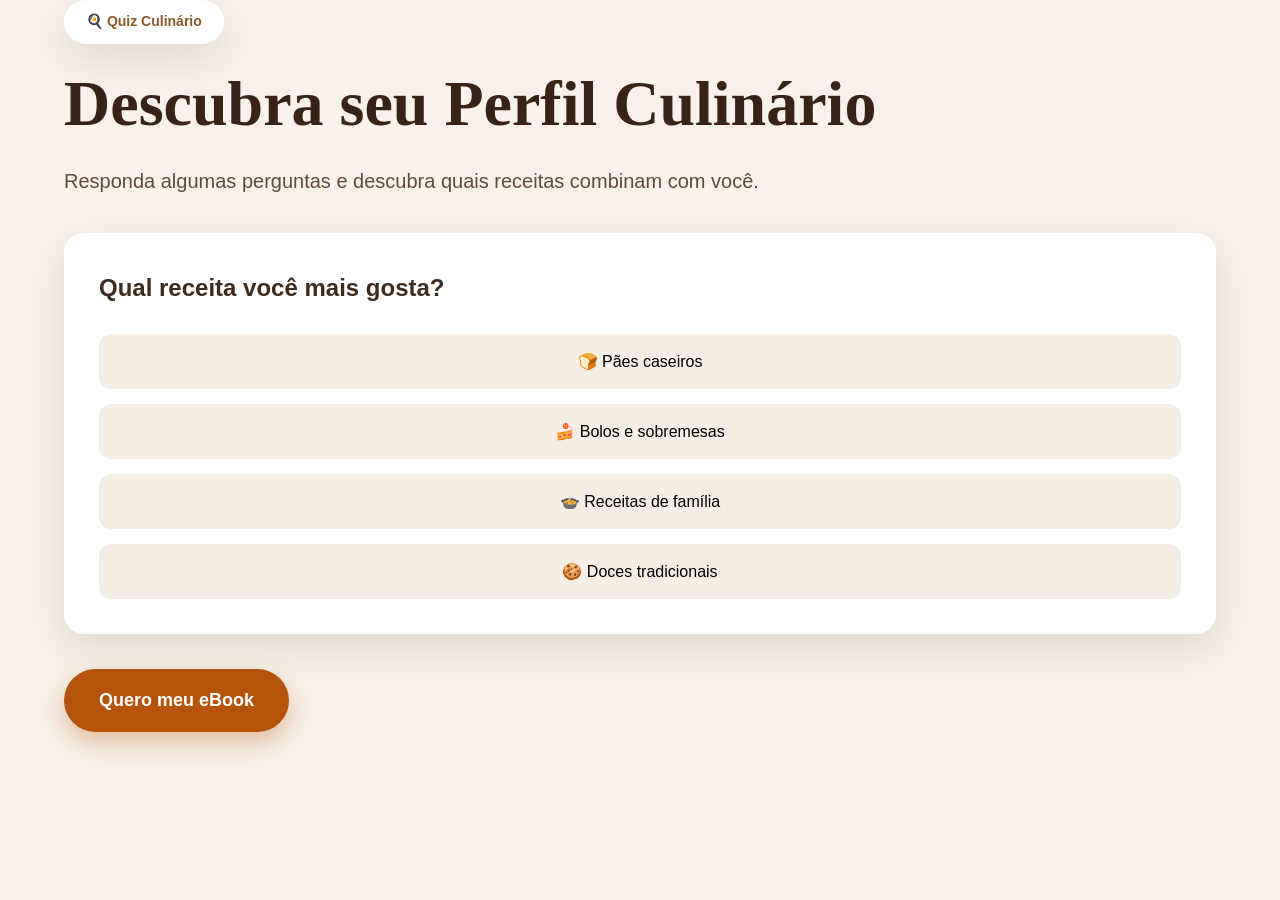
==== quiz.html @ 3bbca0f2 "Revise quiz page title and content for clarity Updated the title and various text elements for clari" ====
<!DOCTYPE html>
<html lang="pt-BR">

<head>

<meta charset="UTF-8">

<meta name="viewport" content="width=device-width, initial-scale=1.0">

<title>
Quiz Culinário | Caderno de Receitas da Vovó
</title>

<link rel="stylesheet" href="assets/css/style.css">

</head>


<body>

<section class="hero">

<div class="container">

<div class="hero-content">

<span class="tag">
🍳 Quiz Culinário
</span>


<h1>
Descubra seu Perfil Culinário
</h1>


<p>
Responda algumas perguntas e descubra quais receitas combinam com você.
</p>


<div class="quiz-box">

<h2>
Qual receita você mais gosta?
</h2>


<div class="quiz-options">

<button>
🍞 Pães caseiros
</button>


<button>
🍰 Bolos e sobremesas
</button>


<button>
🍲 Receitas de família
</button>


<button>
🍪 Doces tradicionais
</button>


</div>

</div>


<a href="index.html#comprar" class="btn-primary">
Quero meu eBook
</a>


</div>

</div>

</section>


</body>

</html>
---- assets/css/style.css ----
/*==================================================
CADERNO DE RECEITAS DA VOVÓ
LANDING PAGE PREMIUM
STYLE.CSS - PARTE 1/4
==================================================*/


/* ================= RESET ================= */

*{
    margin:0;
    padding:0;
    box-sizing:border-box;
}

html{
    scroll-behavior:smooth;
}

body{

    font-family:'Poppins', sans-serif;
    background:#f8f2ea;
    color:#3d2b1f;
    line-height:1.7;
    overflow-x:hidden;

}


img{

    max-width:100%;
    display:block;

}


a{

    text-decoration:none;
    transition:.3s;

}



/* ================= VARIÁVEIS ================= */


:root{

    --marrom:#5b3823;

    --marrom-escuro:#392216;

    --dourado:#c89b3c;

    --dourado-claro:#e5b84f;

    --bege:#f8f2ea;

    --creme:#fffaf5;

    --branco:#ffffff;

    --texto:#4b3425;

    --sombra:
    0 15px 40px rgba(0,0,0,.10);

}



/* ================= CONTAINER ================= */


.container{

    width:90%;
    max-width:1200px;
    margin:auto;

}



/* ================= BOTÕES ================= */



.btn-primary {
    display: inline-block;
    background: #b45309;
    color: #ffffff;
    padding: 16px 35px;
    border-radius: 50px;
    font-size: 18px;
    font-weight: 600;
    text-decoration: none;
    box-shadow: 0 10px 25px rgba(180, 83, 9, 0.35);
    transition: all 0.3s ease;
    animation: pulse 2s infinite;
}

.btn-primary:hover {
    transform: translateY(-4px);
    box-shadow: 0 15px 35px rgba(180, 83, 9, 0.45);
}


.btn-secondary{

    display:inline-block;

    padding:16px 35px;

    border:2px solid var(--marrom);

    color:var(--marrom);

    border-radius:50px;

    font-weight:600;

}


.btn-secondary:hover{

    background:var(--marrom);

    color:#fff;

}



/* ================= HEADER ================= */


.header{

    position:sticky;

    top:0;

    z-index:999;

    background:
    rgba(255,250,245,.95);

    backdrop-filter:blur(10px);

    border-bottom:
    1px solid rgba(0,0,0,.05);

}



.header .container{

    display:flex;

    justify-content:space-between;

    align-items:center;

    padding:20px 0;

}



.logo{

    font-family:
    'Cormorant Garamond',
    serif;

    font-size:34px;

    font-weight:700;

    color:var(--marrom);

}



.menu{

    display:flex;

    gap:28px;

    align-items:center;

}



.menu a{

    color:var(--texto);

    font-weight:500;

}



.menu a:hover{

    color:var(--dourado);

}



.btn-header{

    background:var(--dourado);

    color:#fff;

    padding:14px 28px;

    border-radius:50px;

    font-weight:700;

}


.btn-header:hover{

    background:#ad7824;

    transform:translateY(-2px);

}

/*==================================================
HERO
==================================================*/

.hero-image img {
    width: 100%;
    max-width: 450px;
    border-radius: 12px;
    box-shadow:
        0 25px 50px rgba(0, 0, 0, 0.25),
        0 10px 20px rgba(0, 0, 0, 0.15);
    transform: perspective(1000px) rotateY(-5deg);
    transition: all 0.4s ease;
}

.hero-image img:hover {
    transform: perspective(1000px) rotateY(0deg) translateY(-8px);
    box-shadow:
        0 35px 70px rgba(0, 0, 0, 0.30),
        0 15px 30px rgba(0, 0, 0, 0.20);
}



.hero-grid{

    display:grid;

    grid-template-columns:
    1fr 1fr;

    gap:70px;

    align-items:center;

}



.hero-content{

    animation:
    aparecer .8s ease;

}



.tag,
.badge{

    display:inline-block;

    background:#ffffff;

    color:#8b5a2b;

    padding:10px 22px;

    border-radius:40px;

    font-size:14px;

    font-weight:700;

    box-shadow:var(--sombra);

    margin-bottom:25px;

}



.hero h1{

    font-family:
    'Cormorant Garamond',
    serif;

    font-size:64px;

    line-height:1.1;

    color:
    var(--marrom-escuro);

    margin-bottom:25px;

}



.hero p{

    font-size:20px;

    color:#5f4a3d;

    margin-bottom:35px;

}



.hero-buttons{

    display:flex;

    gap:20px;

    flex-wrap:wrap;

    margin-bottom:35px;

}



.hero-list{

    list-style:none;

}



.hero-list li{

    margin-bottom:15px;

    font-size:18px;

    color:var(--texto);

}



.hero-image{

    display:flex;

    justify-content:center;

    animation:
    aparecer .8s ease;

}



.hero-image img{

    width:420px;

    border-radius:20px;

    box-shadow:
    0 30px 60px rgba(0,0,0,.20);

    animation:
    flutuar 4s ease-in-out infinite;

}



/* ANIMAÇÃO MOCKUP */

@keyframes flutuar{

    0%{

        transform:translateY(0);

    }


    50%{

        transform:translateY(-15px);

    }


    100%{

        transform:translateY(0);

    }

}



/* ANIMAÇÃO ENTRADA */

@keyframes aparecer{

    from{

        opacity:0;

        transform:translateY(30px);

    }


    to{

        opacity:1;

        transform:translateY(0);

    }

}


/*==================================================
BENEFÍCIOS
==================================================*/


.beneficios{

    padding:100px 0;

    background:#fffaf5;

}



.titulo,
.section-title{

    text-align:center;

    max-width:750px;

    margin:0 auto 60px;

}



.titulo span,
.section-title span{

    color:var(--dourado);

    text-transform:uppercase;

    font-weight:700;

    letter-spacing:2px;

}



.titulo h2,
.section-title h2{

    font-family:
    'Cormorant Garamond',
    serif;

    font-size:52px;

    color:var(--marrom);

    margin-top:15px;

}



.titulo p,
.section-title p{

    color:#6b5848;

    font-size:18px;

}



.cards{

    display:grid;

    grid-template-columns:
    repeat(3,1fr);

    gap:30px;

}



.card{

    background:#ffffff;

    border-radius:20px;

    padding:40px 30px;

    text-align:center;

    box-shadow:var(--sombra);

    transition:.35s;

}



.card:hover{

    transform:translateY(-10px);

}



.icon,
.icone{

    font-size:55px;

    margin-bottom:20px;

}



.card h3{

    color:var(--marrom);

    margin-bottom:15px;

    font-size:24px;

}



.card p{

    color:#6b5848;

    font-size:16px;

}





/*==================================================
RECEITAS
==================================================*/


.receitas{

    padding:100px 0;

    background:var(--bege);

}



.grid-receitas,
.galeria{

    display:grid;

    grid-template-columns:
    repeat(3,1fr);

    gap:30px;

}



.receita{

    background:#ffffff;

    border-radius:20px;

    overflow:hidden;

    box-shadow:var(--sombra);

    transition:.35s;

}



.receita:hover{

    transform:translateY(-8px);

}



.receita img{

    width:100%;

    height:260px;

    object-fit:cover;

}



.receita-conteudo{

    padding:25px;

}



.receita h3{

    color:var(--marrom);

    margin-bottom:12px;

    font-size:24px;

}



.receita p{

    color:#6b5848;

    margin-bottom:20px;

}



.receita span{

    color:var(--dourado);

    font-weight:700;

}

/*==================================================
DEPOIMENTOS
==================================================*/


.depoimentos{

    padding:100px 0;

    background:#fffaf5;

}



.depoimentos-grid{

    display:grid;

    grid-template-columns:
    repeat(3,1fr);

    gap:30px;

}



.depoimento{

    background:#ffffff;

    padding:35px;

    border-radius:20px;

    box-shadow:var(--sombra);

}



.depoimento p{

    color:#5f4a3d;

    font-style:italic;

    margin-bottom:20px;

}



.depoimento h4{

    color:var(--marrom);

}



.estrelas{

    color:var(--dourado);

    font-size:20px;

}





/*==================================================
OFERTA
==================================================*/


.oferta{

    padding:100px 0;

    background:

    linear-gradient(

    135deg,

    #5b3823,

    #392216

    );

    color:#fff;

    text-align:center;

}



.oferta h2{

    font-family:
    'Cormorant Garamond',
    serif;

    font-size:55px;

    margin-bottom:20px;

}



.preco-antigo{

    text-decoration:line-through;

    font-size:22px;

    opacity:.7;

}



.preco{

    font-size:60px;

    font-weight:700;

    color:#e5b84f;

}



.oferta p{

    font-size:20px;

    margin-bottom:35px;

}



.oferta .btn-primary{

    background:#e5b84f;

    color:#392216;

}





/*==================================================
FAQ
==================================================*/


.faq{

    padding:100px 0;

    background:#f8f2ea;

}



.faq-item{

    background:#fff;

    padding:25px;

    border-radius:15px;

    margin-bottom:20px;

    box-shadow:var(--sombra);

}



.faq-item h3{

    color:var(--marrom);

    margin-bottom:10px;

}



.faq-item p{

    color:#6b5848;

}





/*==================================================
RODAPÉ
==================================================*/


.footer{

    padding:40px 0;

    background:#392216;

    color:#fff;

    text-align:center;

}



.footer p{

    opacity:.8;

}



/*==================================================
ANIMAÇÕES
==================================================*/


.fade{

    opacity:0;

    transform:translateY(30px);

    transition:.8s;

}



.fade.show{

    opacity:1;

    transform:translateY(0);

}

/* ANIMAÇÃO SCROLL */

.fade{

    opacity:0;

    transform:translateY(30px);

    transition:.8s ease;

}



.fade.show{

    opacity:1;

    transform:translateY(0);

}


@media (max-width: 768px) {

    .hero-image {
        margin-top: 30px;
        text-align: center;
    }

    .hero-image img {
        width: 85%;
        max-width: 330px;
        margin: 0 auto;
        transform: none;
        box-shadow:
            0 20px 40px rgba(0, 0, 0, 0.20),
            0 8px 15px rgba(0, 0, 0, 0.12);
    }

}

@keyframes pulse {

    0% {
        transform: scale(1);
    }

    50% {
        transform: scale(1.05);
    }

    100% {
        transform: scale(1);
    }

}
.trust-badges {
    display: flex;
    gap: 15px;
    margin-top: 25px;
    flex-wrap: wrap;
}

.trust-item {
    background: #ffffff;
    padding: 10px 15px;
    border-radius: 30px;
    font-size: 14px;
    font-weight: 500;
    box-shadow: 0 5px 15px rgba(0,0,0,0.08);
}
.quiz-page {
    min-height: 100vh;
    display: flex;
    align-items: center;
    padding: 60px 0;
}

.quiz-content {
    max-width: 700px;
    margin: auto;
    text-align: center;
}

.quiz-box {
    background: #ffffff;
    padding: 35px;
    border-radius: 20px;
    margin: 35px 0;
    box-shadow: 0 15px 40px rgba(0,0,0,0.10);
}

.quiz-options {
    display: grid;
    gap: 15px;
    margin-top: 25px;
}

.quiz-options button {
    padding: 18px;
    border-radius: 12px;
    border: none;
    cursor: pointer;
    font-size: 16px;
    background: #f5eee5;
    transition: 0.3s;
}

.quiz-options button:hover {
    transform: translateY(-3px);
}
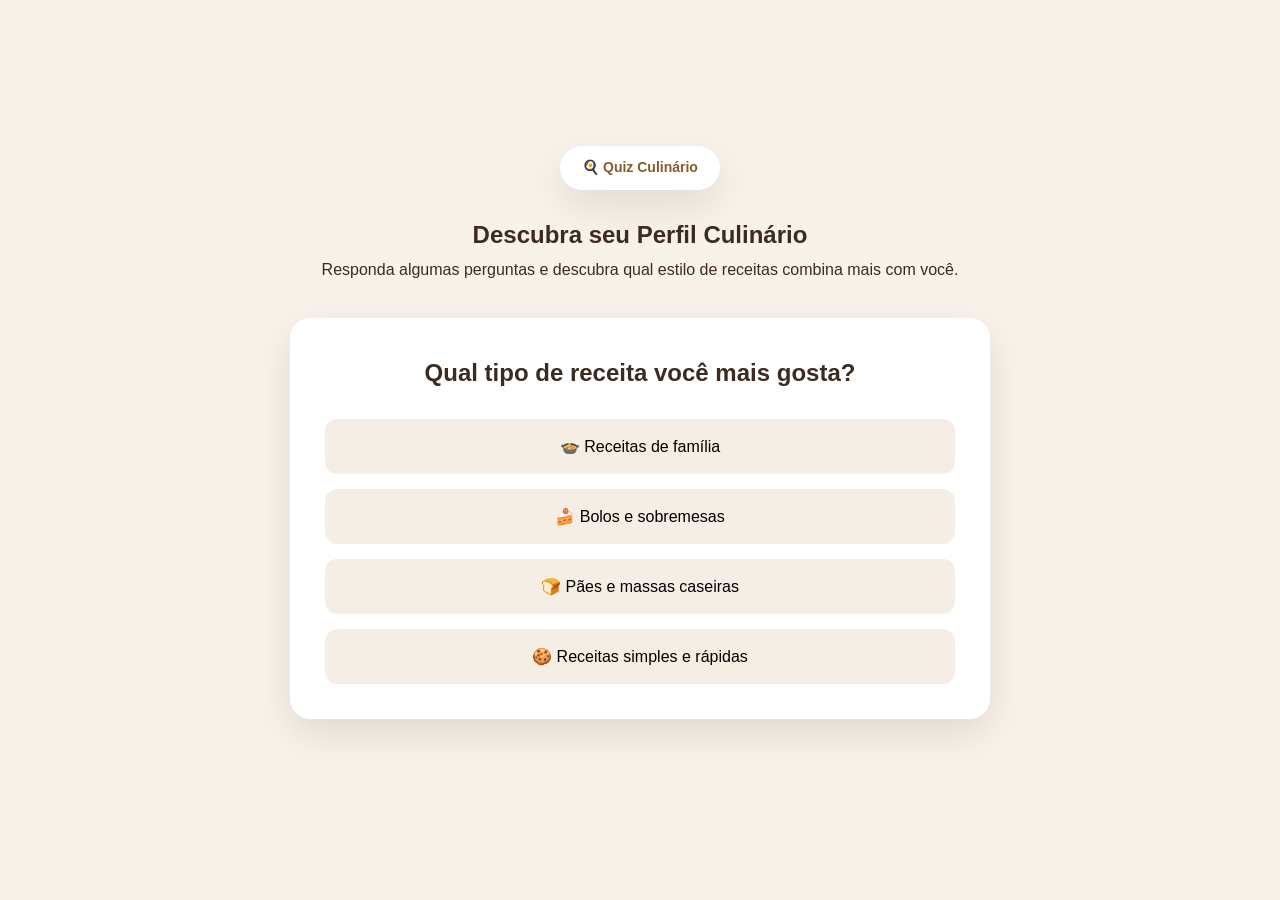
==== commit ae1ee1c5: "Update quiz title and questions for clarity" ====
--- a/quiz.html
+++ b/quiz.html
@@ -8,7 +8,7 @@
 <meta name="viewport" content="width=device-width, initial-scale=1.0">
 
 <title>
-Quiz Culinário | Caderno de Receitas da Vovó
+Descubra seu Perfil Culinário | Caderno de Receitas da Vovó
 </title>
 
 <link rel="stylesheet" href="assets/css/style.css">
@@ -18,11 +18,14 @@
 
 <body>
 
-<section class="hero">
+
+<section class="quiz-page">
 
 <div class="container">
 
-<div class="hero-content">
+
+<div class="quiz-content">
+
 
 <span class="tag">
 🍳 Quiz Culinário
@@ -35,56 +38,184 @@
 
 
 <p>
-Responda algumas perguntas e descubra quais receitas combinam com você.
+Responda algumas perguntas e descubra qual estilo de receitas combina mais com você.
 </p>
 
 
 <div class="quiz-box">
 
+
+<h2 id="pergunta">
+Qual tipo de receita você mais gosta?
+</h2>
+
+
+<div class="quiz-options" id="opcoes">
+
+
+<button onclick="responder('tradicional')">
+🍲 Receitas de família
+</button>
+
+
+<button onclick="responder('doces')">
+🍰 Bolos e sobremesas
+</button>
+
+
+<button onclick="responder('massas')">
+🍞 Pães e massas caseiras
+</button>
+
+
+<button onclick="responder('praticas')">
+🍪 Receitas simples e rápidas
+</button>
+
+
+</div>
+
+
+<div id="resultado" style="display:none;">
+
 <h2>
-Qual receita você mais gosta?
+Seu perfil culinário:
 </h2>
 
-
-<div class="quiz-options">
-
-<button>
-🍞 Pães caseiros
-</button>
-
-
-<button>
-🍰 Bolos e sobremesas
-</button>
-
-
-<button>
-🍲 Receitas de família
-</button>
-
-
-<button>
-🍪 Doces tradicionais
-</button>
-
-
-</div>
-
-</div>
+<p id="textoResultado"></p>
 
 
 <a href="index.html#comprar" class="btn-primary">
-Quero meu eBook
+Quero meu Caderno de Receitas
 </a>
 
 
 </div>
 
-</div>
+
+</div>
+
+
+</div>
+
+
+</div>
+
 
 </section>
 
 
+<script>
+
+let etapa = 1;
+
+let respostas = [];
+
+
+function responder(resposta){
+
+respostas.push(resposta);
+
+
+if(etapa === 1){
+
+etapa = 2;
+
+document.getElementById("pergunta").innerHTML =
+"Qual momento combina mais com você?";
+
+
+document.getElementById("opcoes").innerHTML = `
+
+<button onclick="responder('familia')">
+👨‍👩‍👧 Reunir a família
+</button>
+
+<button onclick="responder('cafe')">
+☕ Preparar um café especial
+</button>
+
+<button onclick="responder('memorias')">
+❤️ Relembrar sabores antigos
+</button>
+
+<button onclick="responder('novidades')">
+✨ Testar receitas novas
+</button>
+
+`;
+
+}
+
+
+else if(etapa === 2){
+
+etapa = 3;
+
+
+document.getElementById("pergunta").innerHTML =
+"Qual ingrediente não pode faltar na sua cozinha?";
+
+
+document.getElementById("opcoes").innerHTML = `
+
+<button onclick="responder('farinha')">
+🌾 Farinha e massas
+</button>
+
+<button onclick="responder('chocolate')">
+🍫 Chocolate e doces
+</button>
+
+<button onclick="responder('temperos')">
+🌿 Temperos especiais
+</button>
+
+<button onclick="responder('frutas')">
+🍓 Frutas e receitas naturais
+</button>
+
+`;
+
+}
+
+
+else {
+
+
+mostrarResultado();
+
+}
+
+
+}
+
+
+
+function mostrarResultado(){
+
+
+document.getElementById("pergunta").style.display="none";
+
+document.getElementById("opcoes").style.display="none";
+
+
+let resultado =
+"Você tem um perfil de amante da cozinha tradicional! ❤️ " +
+"Seu estilo combina com receitas caseiras, sabores de infância e momentos especiais em família.";
+
+
+document.getElementById("textoResultado").innerHTML = resultado;
+
+
+document.getElementById("resultado").style.display="block";
+
+
+}
+
+</script>
+
+
 </body>
 
 </html>
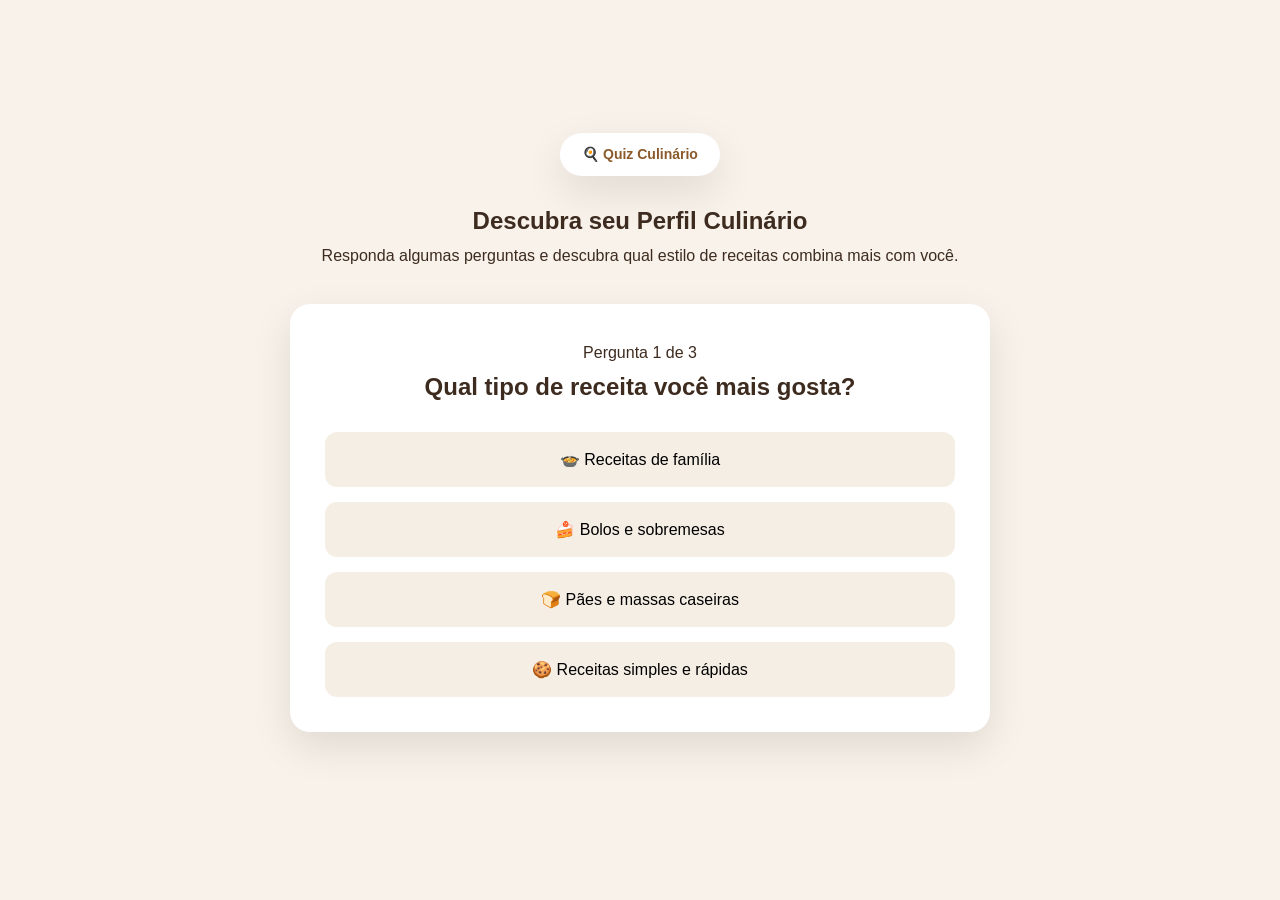
==== commit 21c658e9: "Add progress bar and question to quiz.html" ====
--- a/quiz.html
+++ b/quiz.html
@@ -43,7 +43,13 @@
 
 
 <div class="quiz-box">
-
+<div class="progresso">
+    <div class="barra" id="barra"></div>
+</div>
+
+<p id="etapa">
+Pergunta 1 de 3
+</p>
 
 <h2 id="pergunta">
 Qual tipo de receita você mais gosta?
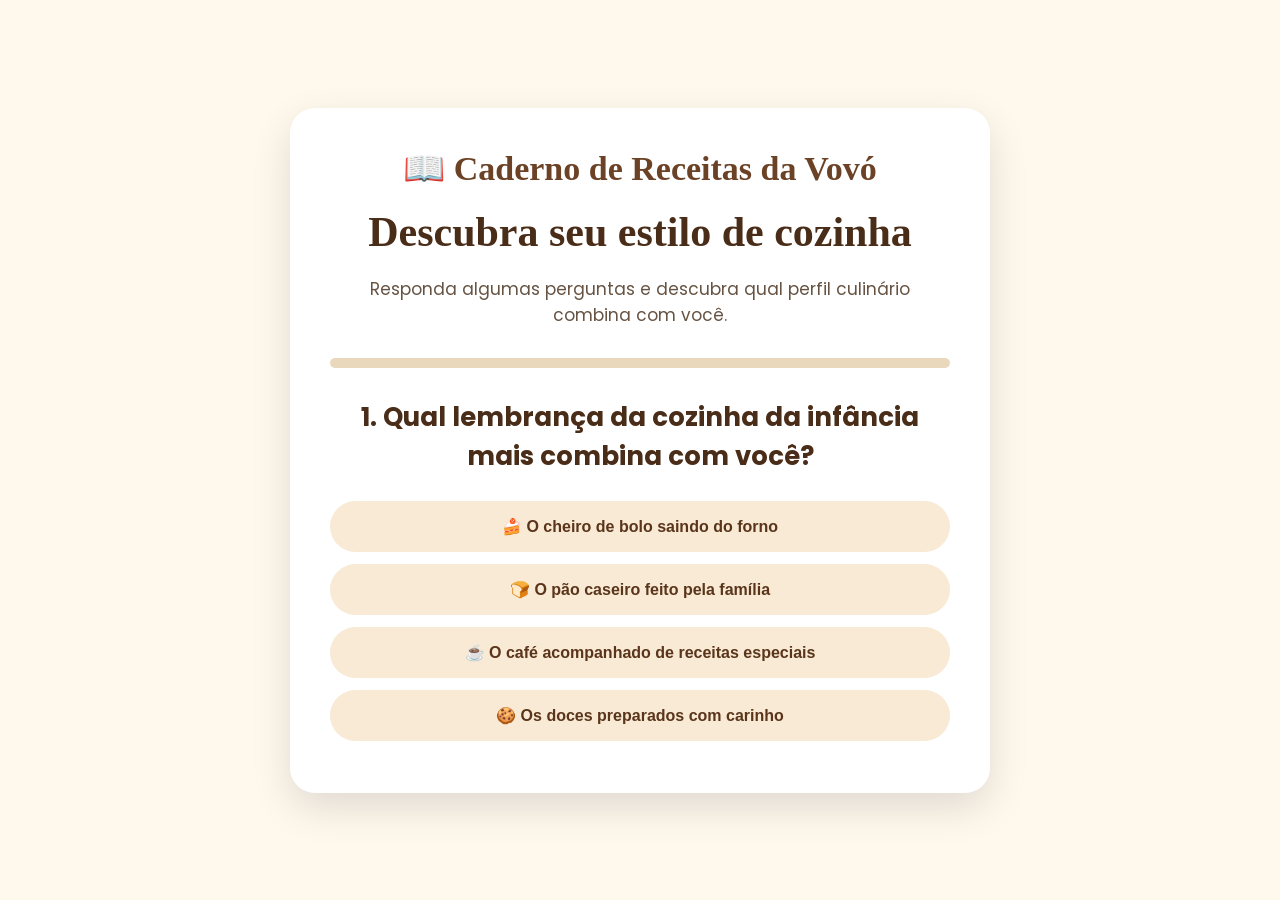
==== commit fb317239: "Update quiz page title and content" ====
--- a/quiz.html
+++ b/quiz.html
@@ -7,221 +7,562 @@
 
 <meta name="viewport" content="width=device-width, initial-scale=1.0">
 
+
 <title>
-Descubra seu Perfil Culinário | Caderno de Receitas da Vovó
+Descubra seu Estilo de Cozinha | Caderno de Receitas da Vovó
 </title>
 
-<link rel="stylesheet" href="assets/css/style.css">
+
+<meta name="description"
+content="Descubra qual estilo de cozinha combina com você e encontre receitas que despertam memórias especiais.">
+
+
+<link rel="preconnect" href="https://fonts.googleapis.com">
+
+<link rel="preconnect" href="https://fonts.gstatic.com" crossorigin>
+
+<link href="https://fonts.googleapis.com/css2?family=Cormorant+Garamond:wght@500;600;700&family=Poppins:wght@300;400;500;600;700&display=swap" rel="stylesheet">
+
+
+<style>
+
+
+*{
+
+margin:0;
+
+padding:0;
+
+box-sizing:border-box;
+
+}
+
+
+
+body{
+
+font-family:'Poppins',sans-serif;
+
+background:#fff8ed;
+
+color:#4a2d18;
+
+min-height:100vh;
+
+display:flex;
+
+align-items:center;
+
+justify-content:center;
+
+}
+
+
+
+.quiz-container{
+
+width:90%;
+
+max-width:700px;
+
+background:white;
+
+padding:40px;
+
+border-radius:25px;
+
+box-shadow:0 15px 40px rgba(0,0,0,.12);
+
+text-align:center;
+
+}
+
+
+
+.logo{
+
+font-family:'Cormorant Garamond',serif;
+
+font-size:34px;
+
+font-weight:700;
+
+margin-bottom:20px;
+
+color:#6b4226;
+
+}
+
+
+
+h1{
+
+font-family:'Cormorant Garamond',serif;
+
+font-size:42px;
+
+margin-bottom:20px;
+
+}
+
+
+
+p{
+
+font-size:17px;
+
+color:#665343;
+
+margin-bottom:30px;
+
+}
+
+
+
+.progress{
+
+height:10px;
+
+background:#ead8bd;
+
+border-radius:20px;
+
+overflow:hidden;
+
+margin-bottom:30px;
+
+}
+
+
+
+.progress-bar{
+
+height:100%;
+
+width:0%;
+
+background:#c58b35;
+
+transition:.3s;
+
+}
+
+
+
+.question{
+
+display:none;
+
+}
+
+
+
+.question.active{
+
+display:block;
+
+}
+
+
+
+.question h2{
+
+font-size:26px;
+
+margin-bottom:25px;
+
+}
+
+
+
+.option{
+
+
+display:block;
+
+width:100%;
+
+padding:16px;
+
+margin:12px 0;
+
+border:none;
+
+border-radius:50px;
+
+background:#f8ead5;
+
+color:#5a351b;
+
+font-size:16px;
+
+font-weight:600;
+
+cursor:pointer;
+
+transition:.3s;
+
+}
+
+
+
+.option:hover{
+
+background:#d9aa5a;
+
+color:white;
+
+}
+
+
+
+.btn{
+
+display:inline-block;
+
+margin-top:25px;
+
+padding:16px 35px;
+
+background:#c58b35;
+
+color:white;
+
+border-radius:50px;
+
+font-weight:700;
+
+text-decoration:none;
+
+}
+
+
+
+</style>
+
 
 </head>
 
 
 <body>
 
-
-<section class="quiz-page">
-
-<div class="container">
-
-
-<div class="quiz-content">
-
-
-<span class="tag">
-🍳 Quiz Culinário
-</span>
+    <div class="quiz-container">
+
+
+<div class="logo">
+
+📖 Caderno de Receitas da Vovó
+
+</div>
+
 
 
 <h1>
-Descubra seu Perfil Culinário
+
+Descubra seu estilo de cozinha
+
 </h1>
 
 
+
 <p>
-Responda algumas perguntas e descubra qual estilo de receitas combina mais com você.
+
+Responda algumas perguntas e descubra qual perfil culinário combina com você.
+
 </p>
 
 
-<div class="quiz-box">
-<div class="progresso">
-    <div class="barra" id="barra"></div>
-</div>
-
-<p id="etapa">
-Pergunta 1 de 3
+
+
+<div class="progress">
+
+<div class="progress-bar" id="progressBar"></div>
+
+</div>
+
+
+
+
+
+
+<!-- PERGUNTA 1 -->
+
+
+<div class="question active">
+
+
+<h2>
+
+1. Qual lembrança da cozinha da infância mais combina com você?
+
+</h2>
+
+
+
+<button class="option" onclick="nextQuestion()">
+
+🍰 O cheiro de bolo saindo do forno
+
+</button>
+
+
+
+<button class="option" onclick="nextQuestion()">
+
+🍞 O pão caseiro feito pela família
+
+</button>
+
+
+
+<button class="option" onclick="nextQuestion()">
+
+☕ O café acompanhado de receitas especiais
+
+</button>
+
+
+
+<button class="option" onclick="nextQuestion()">
+
+🍪 Os doces preparados com carinho
+
+</button>
+
+
+</div>
+
+
+
+
+
+
+
+
+<!-- PERGUNTA 2 -->
+
+
+<div class="question">
+
+
+<h2>
+
+2. Qual tipo de receita você mais gosta?
+
+</h2>
+
+
+
+<button class="option" onclick="nextQuestion()">
+
+🍰 Bolos e sobremesas
+
+</button>
+
+
+
+<button class="option" onclick="nextQuestion()">
+
+🥖 Pães e receitas de forno
+
+</button>
+
+
+
+<button class="option" onclick="nextQuestion()">
+
+🥘 Comidas simples do dia a dia
+
+</button>
+
+
+
+<button class="option" onclick="nextQuestion()">
+
+❤️ Receitas tradicionais da família
+
+</button>
+
+
+</div>
+
+
+
+
+
+
+
+
+
+<!-- PERGUNTA 3 -->
+
+
+<div class="question">
+
+
+<h2>
+
+3. O que você busca quando cozinha?
+
+</h2>
+
+
+
+<button class="option" onclick="showResult()">
+
+❤️ Relembrar momentos especiais
+
+</button>
+
+
+
+<button class="option" onclick="showResult()">
+
+👨‍👩‍👧 Criar memórias com a família
+
+</button>
+
+
+
+<button class="option" onclick="showResult()">
+
+⏱️ Preparar receitas fáceis e saborosas
+
+</button>
+
+
+
+<button class="option" onclick="showResult()">
+
+📖 Resgatar receitas antigas
+
+</button>
+
+
+
+</div>
+
+<!-- RESULTADO -->
+
+
+<div class="question" id="result">
+
+
+<h2>
+
+❤️ Seu perfil: Cozinheiro(a) de Memórias
+
+</h2>
+
+
+
+<p>
+
+Você valoriza receitas que carregam histórias, carinho e tradição.
+
+A cozinha para você não é apenas preparar comida, é criar momentos especiais e manter vivas as lembranças da família.
+
 </p>
 
-<h2 id="pergunta">
-Qual tipo de receita você mais gosta?
-</h2>
-
-
-<div class="quiz-options" id="opcoes">
-
-
-<button onclick="responder('tradicional')">
-🍲 Receitas de família
-</button>
-
-
-<button onclick="responder('doces')">
-🍰 Bolos e sobremesas
-</button>
-
-
-<button onclick="responder('massas')">
-🍞 Pães e massas caseiras
-</button>
-
-
-<button onclick="responder('praticas')">
-🍪 Receitas simples e rápidas
-</button>
-
-
-</div>
-
-
-<div id="resultado" style="display:none;">
-
-<h2>
-Seu perfil culinário:
-</h2>
-
-<p id="textoResultado"></p>
-
-
-<a href="index.html#comprar" class="btn-primary">
-Quero meu Caderno de Receitas
+
+
+<p>
+
+Por isso, o <strong>Caderno de Receitas da Vovó</strong> foi criado especialmente para você.
+
+Tenha acesso a receitas tradicionais, dicas especiais e materiais para trazer novamente aquele sabor da cozinha de antigamente.
+
+</p>
+
+
+
+
+<a href="https://pay.kiwify.com.br/fBo9p1v"
+class="btn">
+
+📖 Quero meu Caderno de Receitas da Vovó
+
 </a>
 
 
-</div>
-
-
-</div>
-
-
-</div>
-
-
-</div>
-
-
-</section>
-
-
-<script>
-
-let etapa = 1;
-
-let respostas = [];
-
-
-function responder(resposta){
-
-respostas.push(resposta);
-
-
-if(etapa === 1){
-
-etapa = 2;
-
-document.getElementById("pergunta").innerHTML =
-"Qual momento combina mais com você?";
-
-
-document.getElementById("opcoes").innerHTML = `
-
-<button onclick="responder('familia')">
-👨‍👩‍👧 Reunir a família
-</button>
-
-<button onclick="responder('cafe')">
-☕ Preparar um café especial
-</button>
-
-<button onclick="responder('memorias')">
-❤️ Relembrar sabores antigos
-</button>
-
-<button onclick="responder('novidades')">
-✨ Testar receitas novas
-</button>
-
-`;
-
-}
-
-
-else if(etapa === 2){
-
-etapa = 3;
-
-
-document.getElementById("pergunta").innerHTML =
-"Qual ingrediente não pode faltar na sua cozinha?";
-
-
-document.getElementById("opcoes").innerHTML = `
-
-<button onclick="responder('farinha')">
-🌾 Farinha e massas
-</button>
-
-<button onclick="responder('chocolate')">
-🍫 Chocolate e doces
-</button>
-
-<button onclick="responder('temperos')">
-🌿 Temperos especiais
-</button>
-
-<button onclick="responder('frutas')">
-🍓 Frutas e receitas naturais
-</button>
-
-`;
-
-}
-
-
-else {
-
-
-mostrarResultado();
-
-}
-
-
-}
-
-
-
-function mostrarResultado(){
-
-
-document.getElementById("pergunta").style.display="none";
-
-document.getElementById("opcoes").style.display="none";
-
-
-let resultado =
-"Você tem um perfil de amante da cozinha tradicional! ❤️ " +
-"Seu estilo combina com receitas caseiras, sabores de infância e momentos especiais em família.";
-
-
-document.getElementById("textoResultado").innerHTML = resultado;
-
-
-document.getElementById("resultado").style.display="block";
-
-
-}
+
+</div>
+
+
+</div>
+
+   <script>
+
+
+let currentQuestion = 0;
+
+
+const questions = document.querySelectorAll(".question");
+
+const progressBar = document.getElementById("progressBar");
+
+
+
+
+function nextQuestion(){
+
+
+questions[currentQuestion].classList.remove("active");
+
+
+currentQuestion++;
+
+
+questions[currentQuestion].classList.add("active");
+
+
+updateProgress();
+
+
+}
+
+
+
+
+function showResult(){
+
+
+questions[currentQuestion].classList.remove("active");
+
+
+document.getElementById("result").classList.add("active");
+
+
+progressBar.style.width = "100%";
+
+
+}
+
+
+
+
+function updateProgress(){
+
+
+let progress = ((currentQuestion) / 3) * 100;
+
+
+progressBar.style.width = progress + "%";
+
+
+}
+
+
+
+updateProgress();
+
 
 </script>
 
 
+
+
 </body>
 
-</html>
+</html> 
+        
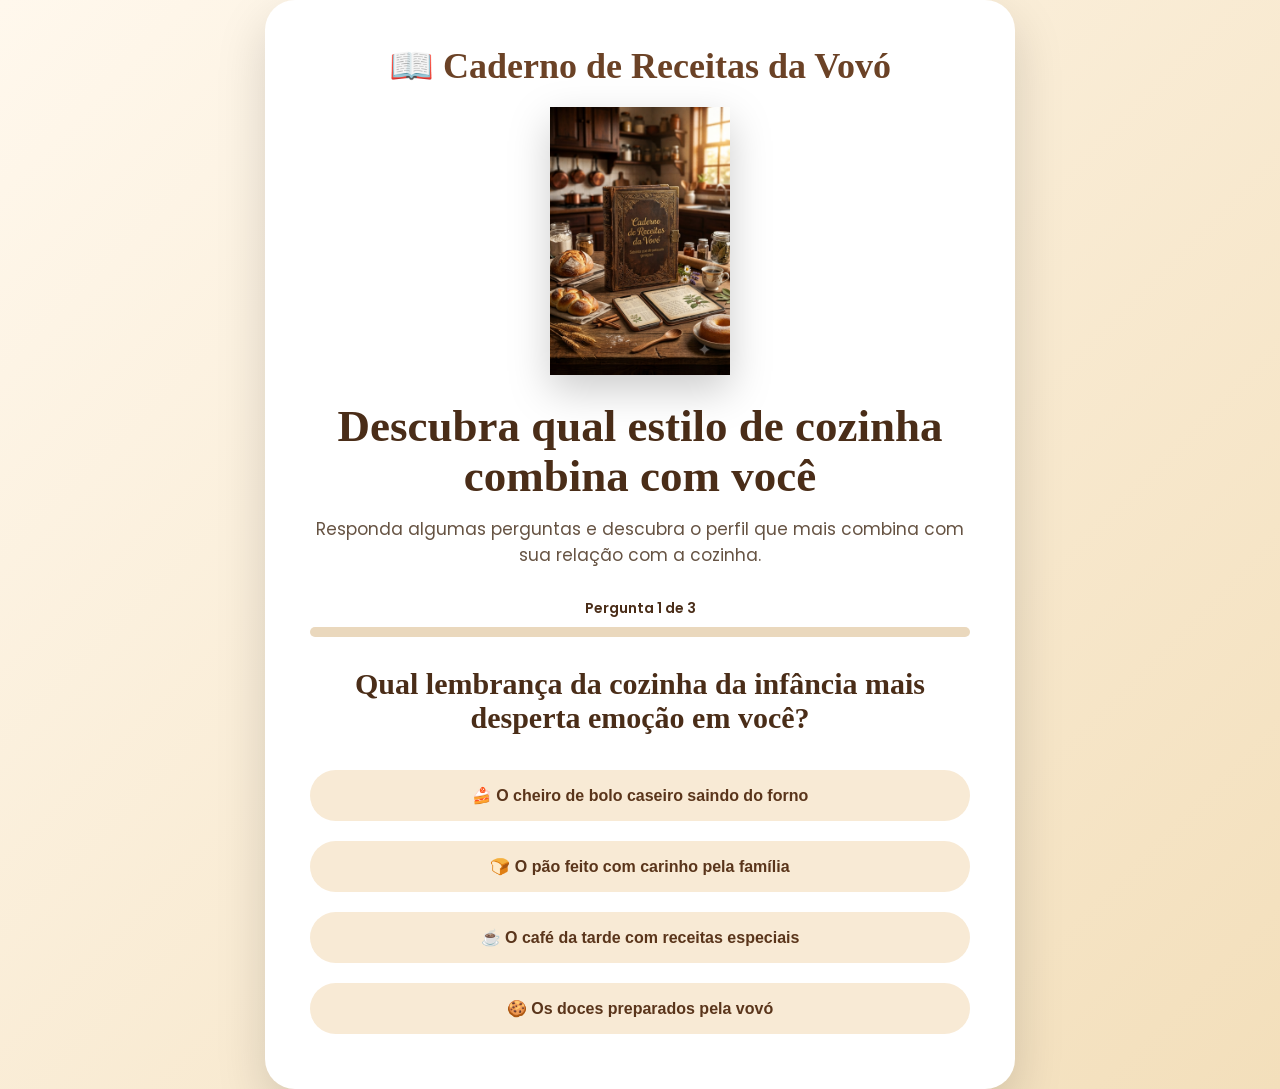
==== commit db851f12: "Update quiz.html" ====
--- a/quiz.html
+++ b/quiz.html
@@ -9,14 +9,10 @@
 
 
 <title>
-Descubra seu Estilo de Cozinha | Caderno de Receitas da Vovó
+Descubra seu Perfil Culinário | Caderno de Receitas da Vovó
 </title>
 
 
-<meta name="description"
-content="Descubra qual estilo de cozinha combina com você e encontre receitas que despertam memórias especiais.">
-
-
 <link rel="preconnect" href="https://fonts.googleapis.com">
 
 <link rel="preconnect" href="https://fonts.gstatic.com" crossorigin>
@@ -24,10 +20,11 @@
 <link href="https://fonts.googleapis.com/css2?family=Cormorant+Garamond:wght@500;600;700&family=Poppins:wght@300;400;500;600;700&display=swap" rel="stylesheet">
 
 
+
 <style>
 
 
-*{
+* {
 
 margin:0;
 
@@ -39,87 +36,157 @@
 
 
 
-body{
+body {
 
 font-family:'Poppins',sans-serif;
 
-background:#fff8ed;
+background:
+
+linear-gradient(
+135deg,
+#fff8ed,
+#f3dfbb
+);
+
+min-height:100vh;
+
+display:flex;
+
+align-items:center;
+
+justify-content:center;
 
 color:#4a2d18;
 
-min-height:100vh;
-
-display:flex;
-
-align-items:center;
-
-justify-content:center;
-
-}
-
-
-
-.quiz-container{
+}
+
+
+
+.quiz-box {
+
 
 width:90%;
 
-max-width:700px;
-
-background:white;
-
-padding:40px;
-
-border-radius:25px;
-
-box-shadow:0 15px 40px rgba(0,0,0,.12);
+max-width:750px;
+
+background:#ffffff;
+
+border-radius:30px;
+
+padding:45px;
+
+box-shadow:
+
+0 20px 50px rgba(0,0,0,.15);
 
 text-align:center;
 
-}
-
-
-
-.logo{
+
+}
+
+
+
+.logo {
+
 
 font-family:'Cormorant Garamond',serif;
 
-font-size:34px;
+font-size:36px;
 
 font-weight:700;
 
-margin-bottom:20px;
-
 color:#6b4226;
 
-}
-
-
-
-h1{
+margin-bottom:15px;
+
+
+}
+
+
+
+.mockup {
+
+
+width:180px;
+
+margin:20px auto;
+
+
+}
+
+
+
+.mockup img {
+
+
+width:100%;
+
+
+filter:drop-shadow(
+0 15px 20px rgba(0,0,0,.2)
+);
+
+
+}
+
+
+
+h1 {
+
 
 font-family:'Cormorant Garamond',serif;
 
-font-size:42px;
-
-margin-bottom:20px;
-
-}
-
-
-
-p{
+font-size:45px;
+
+line-height:1.1;
+
+margin-bottom:15px;
+
+
+}
+
+
+
+.subtitle {
+
+
+color:#665343;
 
 font-size:17px;
 
-color:#665343;
-
 margin-bottom:30px;
 
-}
-
-
-
-.progress{
+
+}
+
+
+
+.progress-area {
+
+
+margin-bottom:30px;
+
+
+}
+
+
+
+.progress-text {
+
+
+font-size:14px;
+
+font-weight:600;
+
+margin-bottom:8px;
+
+
+}
+
+
+
+.progress {
+
 
 height:10px;
 
@@ -129,13 +196,13 @@
 
 overflow:hidden;
 
-margin-bottom:30px;
-
-}
-
-
-
-.progress-bar{
+
+}
+
+
+
+.progress-bar {
+
 
 height:100%;
 
@@ -143,344 +210,445 @@
 
 background:#c58b35;
 
+transition:.4s;
+
+
+}
+
+
+
+.question {
+
+
+display:none;
+
+
+}
+
+
+
+.question.active {
+
+
+display:block;
+
+animation:fade .4s;
+
+
+}
+
+
+
+@keyframes fade {
+
+
+from{
+
+opacity:0;
+
+transform:translateY(20px);
+
+}
+
+
+to{
+
+opacity:1;
+
+transform:translateY(0);
+
+}
+
+
+}
+
+
+.question h2 {
+
+
+font-family:'Cormorant Garamond',serif;
+
+font-size:30px;
+
+margin-bottom:25px;
+
+
+}
+
+
+
+.option {
+
+
+width:100%;
+
+padding:16px;
+
+margin:10px 0;
+
+border:none;
+
+border-radius:50px;
+
+background:#f8ead5;
+
+color:#5a351b;
+
+font-size:16px;
+
+font-weight:600;
+
+cursor:pointer;
+
 transition:.3s;
 
-}
-
-
-
-.question{
-
-display:none;
-
-}
-
-
-
-.question.active{
-
+
+}
+
+
+
+.option:hover {
+
+
+background:#c58b35;
+
+color:white;
+
+transform:translateY(-3px);
+
+
+}
+
+
+    </style>
+
+</head>
+
+
+<body>
+
+
+<div class="quiz-box">
+
+
+
+<div class="logo">
+
+📖 Caderno de Receitas da Vovó
+
+</div>
+
+
+
+
+<div class="mockup">
+
+
+<img 
+src="assets/images/mockup/mockup.png"
+alt="Caderno de Receitas da Vovó">
+
+
+</div>
+
+
+
+
+
+<h1>
+
+Descubra qual estilo de cozinha combina com você
+
+</h1>
+
+
+
+<p class="subtitle">
+
+Responda algumas perguntas e descubra o perfil que mais combina com sua relação com a cozinha.
+
+</p>
+
+
+
+
+
+
+<div class="progress-area">
+
+
+<div class="progress-text" id="progressText">
+
+Pergunta 1 de 3
+
+</div>
+
+
+
+<div class="progress">
+
+<div class="progress-bar" id="progressBar"></div>
+
+</div>
+
+
+</div>
+
+
+
+
+
+
+
+
+
+<!-- PERGUNTA 1 -->
+
+
+<div class="question active">
+
+
+<h2>
+
+Qual lembrança da cozinha da infância mais desperta emoção em você?
+
+</h2>
+
+
+
+<button class="option" onclick="nextQuestion()">
+
+🍰 O cheiro de bolo caseiro saindo do forno
+
+</button>
+
+
+
+<button class="option" onclick="nextQuestion()">
+
+🍞 O pão feito com carinho pela família
+
+</button>
+
+
+
+<button class="option" onclick="nextQuestion()">
+
+☕ O café da tarde com receitas especiais
+
+</button>
+
+
+
+<button class="option" onclick="nextQuestion()">
+
+🍪 Os doces preparados pela vovó
+
+</button>
+
+
+</div>
+
+
+
+
+
+
+
+
+
+<!-- PERGUNTA 2 -->
+
+
+<div class="question">
+
+
+<h2>
+
+Que tipo de receita você mais gosta de preparar?
+
+</h2>
+
+
+
+<button class="option" onclick="nextQuestion()">
+
+🍰 Bolos e sobremesas tradicionais
+
+</button>
+
+
+
+<button class="option" onclick="nextQuestion()">
+
+🥖 Pães e receitas de forno
+
+</button>
+
+
+
+<button class="option" onclick="nextQuestion()">
+
+🥘 Comidas simples para a família
+
+</button>
+
+
+
+<button class="option" onclick="nextQuestion()">
+
+❤️ Receitas antigas cheias de história
+
+</button>
+
+
+</div>
+
+
+
+
+
+
+
+
+<!-- PERGUNTA 3 -->
+
+
+<div class="question">
+
+
+<h2>
+
+O que você mais deseja ao cozinhar?
+
+</h2>
+
+
+
+<button class="option" onclick="showResult()">
+
+❤️ Relembrar momentos especiais
+
+</button>
+
+
+
+<button class="option" onclick="showResult()">
+
+👨‍👩‍👧 Criar novas memórias em família
+
+</button>
+
+
+
+<button class="option" onclick="showResult()">
+
+⏱️ Fazer receitas gostosas sem complicação
+
+</button>
+
+
+
+<button class="option" onclick="showResult()">
+
+📖 Manter vivas as receitas tradicionais
+
+</button>
+
+
+
+</div>
+
+    <!-- RESULTADO FINAL -->
+
+
+<div class="question" id="result">
+
+
+<h2>
+
+❤️ Seu perfil: Guardião(ã) de Memórias
+
+</h2>
+
+
+
+
+<p class="subtitle">
+
+Você valoriza receitas que carregam histórias, carinho e tradição.
+
+Para você, cozinhar é muito mais do que preparar uma refeição: é manter vivas lembranças especiais e criar novos momentos com quem ama.
+
+</p>
+
+
+
+
+<p class="subtitle">
+
+Por isso, o <strong>Caderno de Receitas da Vovó</strong> combina perfeitamente com você.
+
+Tenha acesso a receitas tradicionais, dicas especiais e materiais preparados para trazer novamente aquele sabor da cozinha da família.
+
+</p>
+
+
+
+
+
+<div style="margin:25px 0;">
+
+
+<strong>
+
+📖 O que você vai receber:
+
+</strong>
+
+
+
+<p>
+
+✔ Caderno digital de receitas tradicionais
+
+<br>
+
+✔ Receitas fáceis de preparar
+
+<br>
+
+✔ Dicas especiais da cozinha da vovó
+
+<br>
+
+✔ Acesso imediato após a compra
+
+</p>
+
+
+</div>
+
+
+
+
+
+
+<a href="https://pay.kiwify.com.br/fBo9p1v"
+
+class="option"
+
+style="
 display:block;
-
-}
-
-
-
-.question h2{
-
-font-size:26px;
-
-margin-bottom:25px;
-
-}
-
-
-
-.option{
-
-
-display:block;
-
-width:100%;
-
-padding:16px;
-
-margin:12px 0;
-
-border:none;
-
-border-radius:50px;
-
-background:#f8ead5;
-
-color:#5a351b;
-
-font-size:16px;
-
-font-weight:600;
-
-cursor:pointer;
-
-transition:.3s;
-
-}
-
-
-
-.option:hover{
-
-background:#d9aa5a;
-
+background:#c58b35;
 color:white;
-
-}
-
-
-
-.btn{
-
-display:inline-block;
-
-margin-top:25px;
-
-padding:16px 35px;
-
-background:#c58b35;
-
-color:white;
-
-border-radius:50px;
-
-font-weight:700;
-
 text-decoration:none;
-
-}
-
-
-
-</style>
-
-
-</head>
-
-
-<body>
-
-    <div class="quiz-container">
-
-
-<div class="logo">
-
-📖 Caderno de Receitas da Vovó
-
-</div>
-
-
-
-<h1>
-
-Descubra seu estilo de cozinha
-
-</h1>
-
-
-
-<p>
-
-Responda algumas perguntas e descubra qual perfil culinário combina com você.
-
-</p>
-
-
-
-
-<div class="progress">
-
-<div class="progress-bar" id="progressBar"></div>
-
-</div>
-
-
-
-
-
-
-<!-- PERGUNTA 1 -->
-
-
-<div class="question active">
-
-
-<h2>
-
-1. Qual lembrança da cozinha da infância mais combina com você?
-
-</h2>
-
-
-
-<button class="option" onclick="nextQuestion()">
-
-🍰 O cheiro de bolo saindo do forno
-
-</button>
-
-
-
-<button class="option" onclick="nextQuestion()">
-
-🍞 O pão caseiro feito pela família
-
-</button>
-
-
-
-<button class="option" onclick="nextQuestion()">
-
-☕ O café acompanhado de receitas especiais
-
-</button>
-
-
-
-<button class="option" onclick="nextQuestion()">
-
-🍪 Os doces preparados com carinho
-
-</button>
-
-
-</div>
-
-
-
-
-
-
-
-
-<!-- PERGUNTA 2 -->
-
-
-<div class="question">
-
-
-<h2>
-
-2. Qual tipo de receita você mais gosta?
-
-</h2>
-
-
-
-<button class="option" onclick="nextQuestion()">
-
-🍰 Bolos e sobremesas
-
-</button>
-
-
-
-<button class="option" onclick="nextQuestion()">
-
-🥖 Pães e receitas de forno
-
-</button>
-
-
-
-<button class="option" onclick="nextQuestion()">
-
-🥘 Comidas simples do dia a dia
-
-</button>
-
-
-
-<button class="option" onclick="nextQuestion()">
-
-❤️ Receitas tradicionais da família
-
-</button>
-
-
-</div>
-
-
-
-
-
-
-
-
-
-<!-- PERGUNTA 3 -->
-
-
-<div class="question">
-
-
-<h2>
-
-3. O que você busca quando cozinha?
-
-</h2>
-
-
-
-<button class="option" onclick="showResult()">
-
-❤️ Relembrar momentos especiais
-
-</button>
-
-
-
-<button class="option" onclick="showResult()">
-
-👨‍👩‍👧 Criar memórias com a família
-
-</button>
-
-
-
-<button class="option" onclick="showResult()">
-
-⏱️ Preparar receitas fáceis e saborosas
-
-</button>
-
-
-
-<button class="option" onclick="showResult()">
-
-📖 Resgatar receitas antigas
-
-</button>
-
-
-
-</div>
-
-<!-- RESULTADO -->
-
-
-<div class="question" id="result">
-
-
-<h2>
-
-❤️ Seu perfil: Cozinheiro(a) de Memórias
-
-</h2>
-
-
-
-<p>
-
-Você valoriza receitas que carregam histórias, carinho e tradição.
-
-A cozinha para você não é apenas preparar comida, é criar momentos especiais e manter vivas as lembranças da família.
-
-</p>
-
-
-
-<p>
-
-Por isso, o <strong>Caderno de Receitas da Vovó</strong> foi criado especialmente para você.
-
-Tenha acesso a receitas tradicionais, dicas especiais e materiais para trazer novamente aquele sabor da cozinha de antigamente.
-
-</p>
-
-
-
-
-<a href="https://pay.kiwify.com.br/fBo9p1v"
-class="btn">
-
-📖 Quero meu Caderno de Receitas da Vovó
+margin-top:30px;
+">
+
+
+🔥 Quero meu Caderno de Receitas da Vovó
+
 
 </a>
 
@@ -491,7 +659,7 @@
 
 </div>
 
-   <script>
+ <script>
 
 
 let currentQuestion = 0;
@@ -499,9 +667,38 @@
 
 const questions = document.querySelectorAll(".question");
 
+
 const progressBar = document.getElementById("progressBar");
 
 
+const progressText = document.getElementById("progressText");
+
+
+
+
+
+function updateProgress(){
+
+
+let percent = ((currentQuestion) / 3) * 100;
+
+
+progressBar.style.width = percent + "%";
+
+
+
+if(currentQuestion < 3){
+
+progressText.innerHTML =
+"Pergunta " + (currentQuestion + 1) + " de 3";
+
+}
+
+
+}
+
+
+
 
 
 function nextQuestion(){
@@ -510,16 +707,23 @@
 questions[currentQuestion].classList.remove("active");
 
 
+
 currentQuestion++;
 
 
+
 questions[currentQuestion].classList.add("active");
 
 
+
 updateProgress();
 
 
-}
+
+}
+
+
+
 
 
 
@@ -530,33 +734,27 @@
 questions[currentQuestion].classList.remove("active");
 
 
+
 document.getElementById("result").classList.add("active");
 
 
+
 progressBar.style.width = "100%";
 
 
-}
-
-
-
-
-function updateProgress(){
-
-
-let progress = ((currentQuestion) / 3) * 100;
-
-
-progressBar.style.width = progress + "%";
-
-
-}
+progressText.innerHTML = "Resultado concluído 🎉";
+
+
+
+}
+
 
 
 
 updateProgress();
 
 
+
 </script>
 
 
@@ -564,5 +762,4 @@
 
 </body>
 
-</html> 
-        
+</html>   
